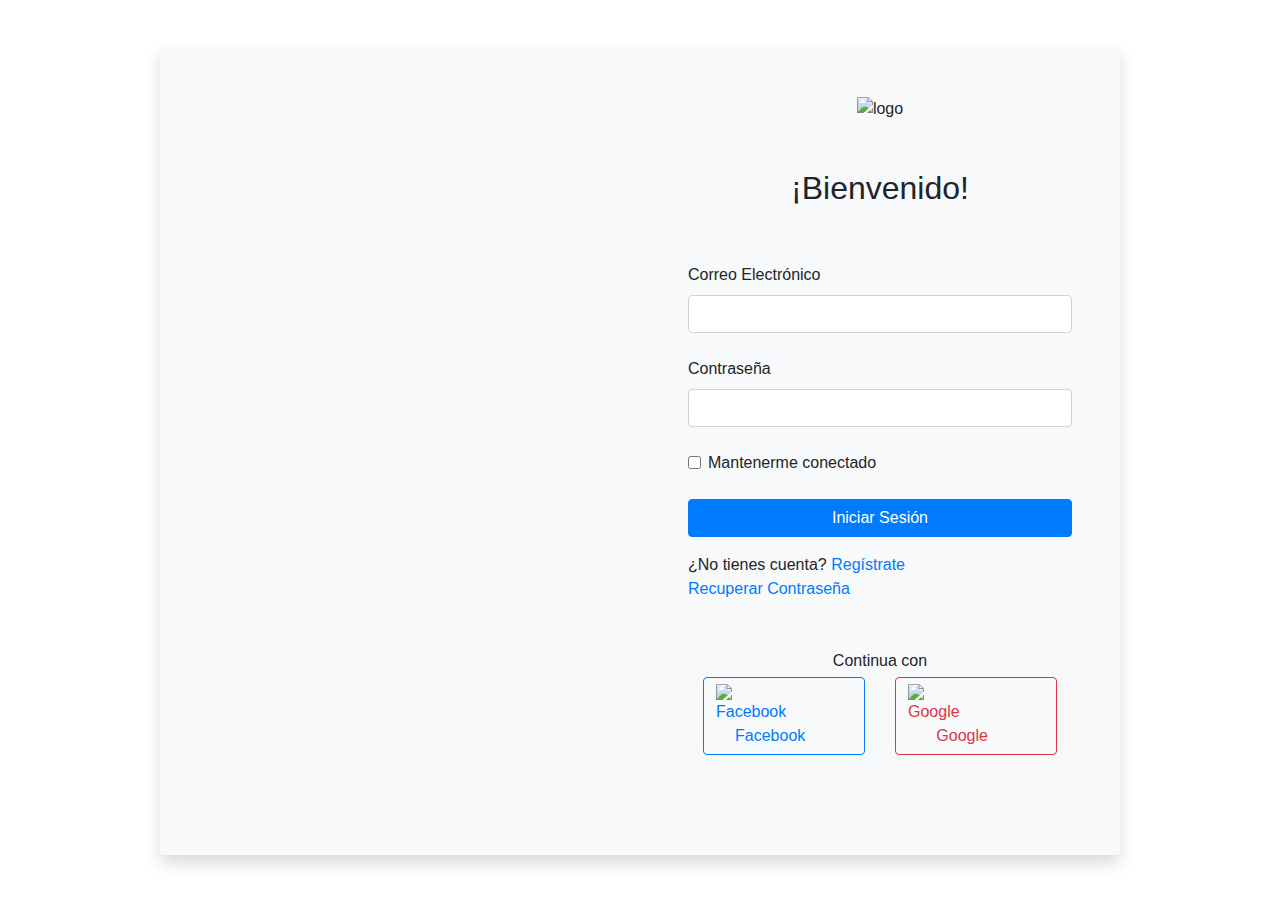
==== index.html @ f8d6ce7f "Add login form and social media buttons to index.html" ====
<!DOCTYPE html>
<html lang="en">

<head>
    <meta charset="UTF-8">
    <meta name="viewport" content="width=device-width, initial-scale=1.0">
    <meta http-equiv="X-UA-Compatible" content="ie=edge">
    <meta name="author" content="Daniel Fernandez">
    <link rel="stylesheet" href="CSS/style.css">
    <link href="https://stackpath.bootstrapcdn.com/bootstrap/4.5.2/css/bootstrap.min.css" rel="stylesheet">
    <title>Login</title>
</head>

<body>
    <div class="container w-75 bg-light mt-5 rounded shadow">
        <div class="row align-items-stretch">
            <div class="col bg d-none d-lg-block col-md-5 col-lg-5 col-xl-6 rounded"></div>
            <div class="col p-5 rounded-end">
                <div class="text-center">
                    <img src="IMG/shooping.png" width="58" alt="logo">
                </div>

                <h2 class="fw-bold text-center py-5">¡Bienvenido!</h2>

                <!-- LOGIN -->
                <form action="#">
                    <div class="mb-4">
                        <label for="email" class="form-label">Correo Electrónico</label>
                        <input type="email" id="email" class="form-control" name="email">
                    </div>
                    <div class="mb-4">
                        <label for="password" class="form-label">Contraseña</label>
                        <input type="password" id="password" class="form-control" name="password">
                    </div>
                    <div class="mb-4 form-check">
                        <input type="checkbox" id="connected" class="form-check-input" name="connected">
                        <label for="connected" class="form-check-label">Mantenerme conectado</label>
                    </div>

                    <div class="d-grid">
                        <button type="submit" class="btn btn-primary w-100">Iniciar Sesión</button>
                    </div>
                    <div class="my-3">
                        <span>¿No tienes cuenta? <a href="#">Regístrate</a></span> <br>
                        <span><a href="#">Recuperar Contraseña</a></span>
                    </div>
                </form>

                <!-- LOGIN CON REDES SOCIALES-->
                <div class="container w-100 my-5">
                    <div class="row text-center">
                        <div class="col-12">Continua con</div>
                    </div>
                    <div class="row">
                        <div class="col">
                            <button type="button" class="btn btn-outline-primary w-100 my-1">
                                <div class="row align-items-center">
                                    <div class="col-2 d-none d-md-block">
                                        <img src="IMG/fb.png" width="32" alt="Facebook">
                                    </div>
                                    <div class="col-12 col-md-10 text-center">
                                        Facebook
                                    </div>
                                </div>
                            </button>
                        </div>
                        <div class="col">
                            <button type="button" class="btn btn-outline-danger w-100 my-1">
                                <div class="row align-items-center">
                                    <div class="col-2 d-none d-md-block">
                                        <img src="IMG/google.png" width="32" alt="Google">
                                    </div>
                                    <div class="col-12 col-md-10 text-center">
                                        Google
                                    </div>
                                </div>
                            </button>
                        </div>
                    </div>
                </div>
            </div>
        </div>
    </div>

    <script src="https://code.jquery.com/jquery-3.5.1.slim.min.js"></script>
    <script src="https://cdn.jsdelivr.net/npm/@popperjs/core@2.9.3/dist/umd/popper.min.js"></script>
    <script src="https://stackpath.bootstrapcdn.com/bootstrap/4.5.2/js/bootstrap.min.js"></script>
</body>

</html>
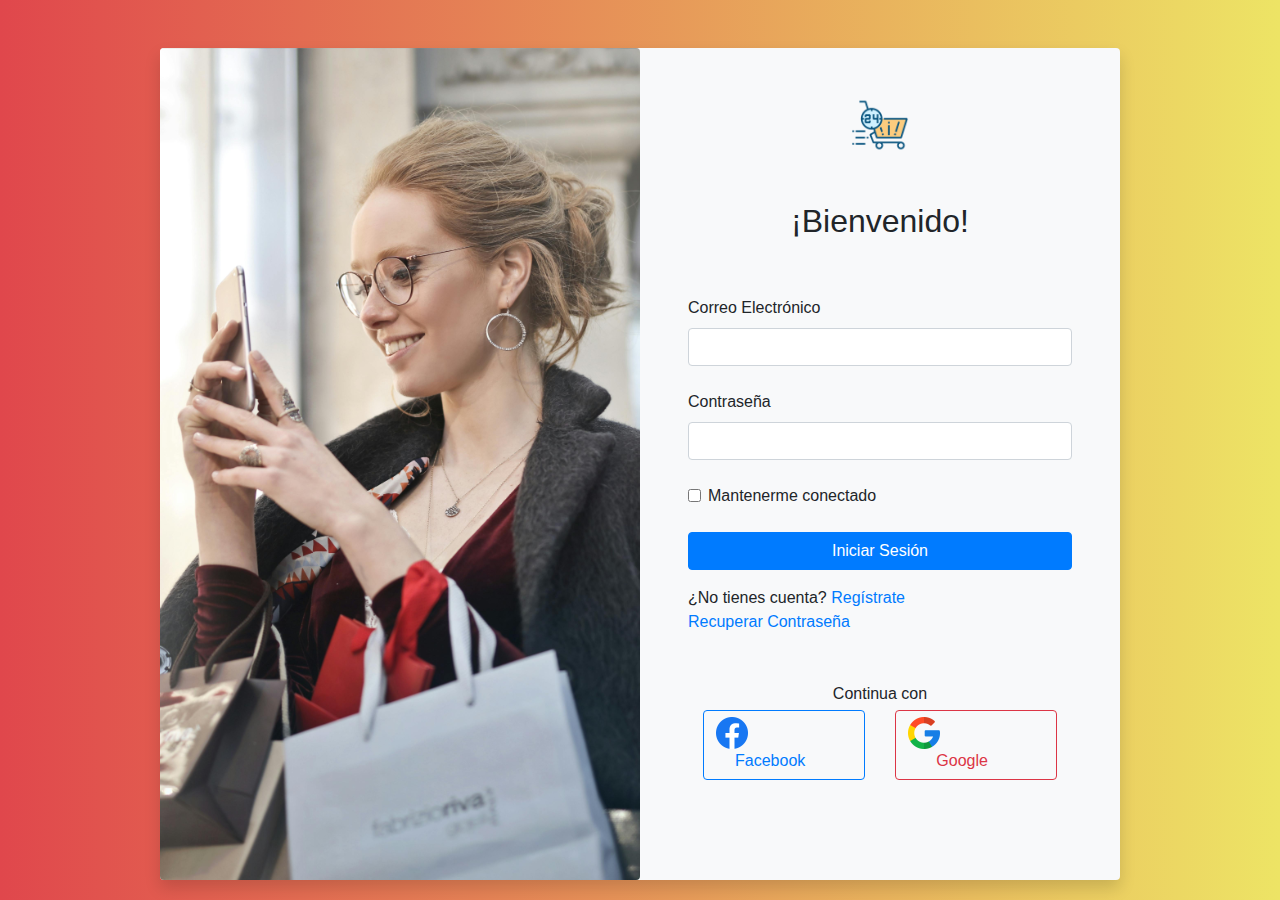
==== commit 148deddb: "chore: Update login button link to dashboard page" ====
--- a/index.html
+++ b/index.html
@@ -11,7 +11,7 @@
     <title>Login</title>
 </head>
 
-<body>
+<body class="login">
     <div class="container w-75 bg-light mt-5 rounded shadow">
         <div class="row align-items-stretch">
             <div class="col bg d-none d-lg-block col-md-5 col-lg-5 col-xl-6 rounded"></div>
@@ -38,7 +38,7 @@
                     </div>
 
                     <div class="d-grid">
-                        <button type="submit" class="btn btn-primary w-100">Iniciar Sesión</button>
+                        <a href="dashboard.html" class="btn btn-primary w-100">Iniciar Sesión</a>
                     </div>
                     <div class="my-3">
                         <span>¿No tienes cuenta? <a href="#">Regístrate</a></span> <br>
--- a/CSS/style.css
+++ b/CSS/style.css
@@ -0,0 +1,57 @@
+body.login {
+    background-color: #ffe259;
+    background: linear-gradient(to right, #e0474c, #ede465);
+}
+.bg {
+    background-image: url(../IMG/compra.jpg);
+    background-position: center;
+    background-size: cover;
+}
+body.dashboard {
+    display: flex;
+    flex-direction: column;
+    min-height: 100vh;
+}
+.navbar-nav {
+    width: 100%;
+    display: flex;
+    justify-content: center;
+}
+.navbar-nav .nav-item {
+    width: auto;
+    margin: 0 10px;
+}
+.nav-link {
+    display: flex;
+    align-items: center;
+    padding: 10px 20px;
+    color: white;
+}
+.nav-link i {
+    margin-right: 10px;
+}
+#content {
+    padding: 20px;
+    width: 100%;
+}
+.stats-card {
+    margin-bottom: 20px;
+}
+.stats-card .card-body {
+    display: flex;
+    align-items: center;
+    justify-content: space-between;
+}
+.stats-card .card-body .stat-icon {
+    font-size: 2rem;
+}
+.chart-container {
+    margin-top: 20px;
+}
+.card-img-top {
+    width: 100%;
+    height: auto;
+}
+.card-body form {
+    margin-top: 20px;
+}
